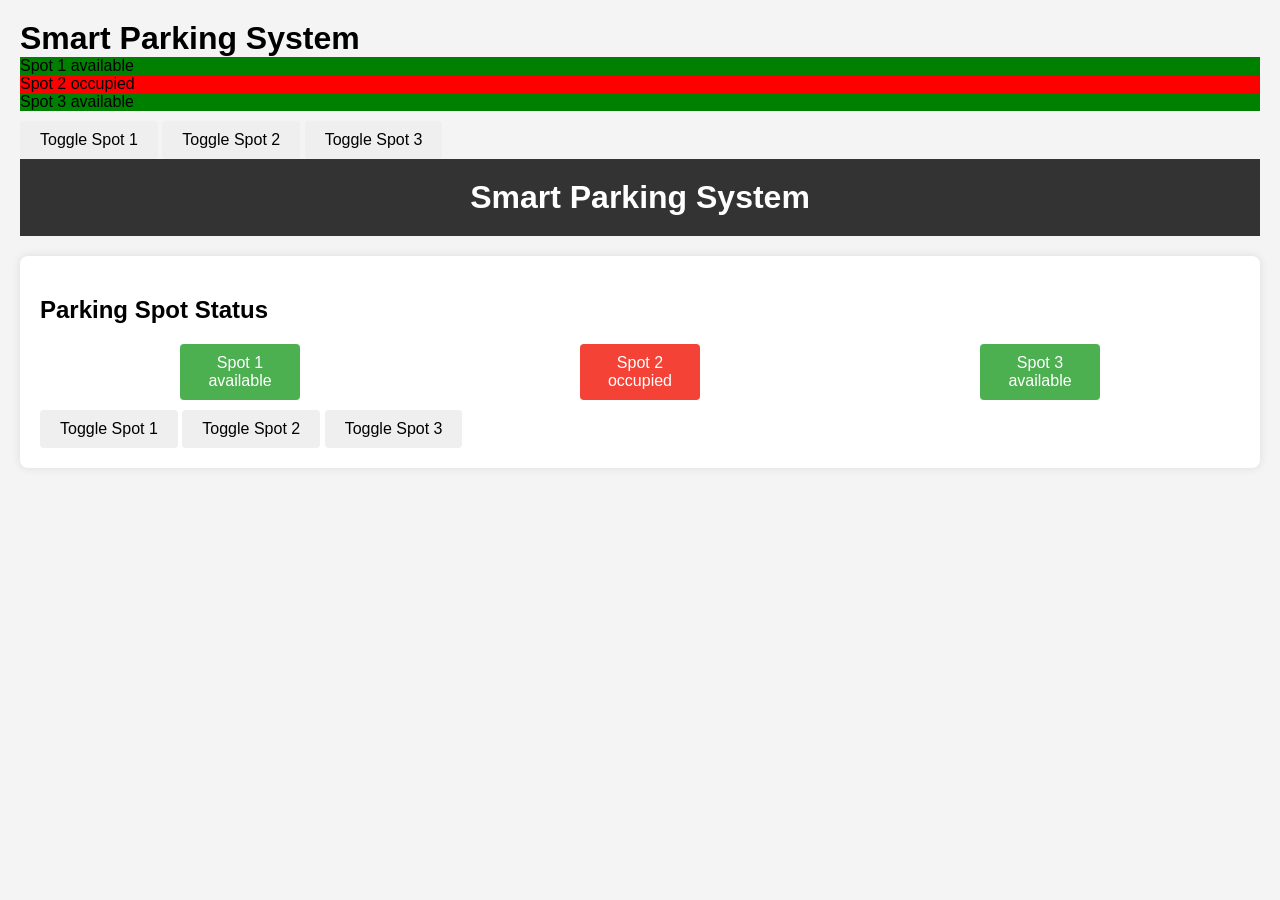
==== index.html @ af9b0ef1 "Update index.html" ====
<!DOCTYPE html>
<html lang="en">
<head>
  <meta charset="UTF-8" />
  <meta name="viewport" content="width=device-width, initial-scale=1.0" />
  <title>Smart Parking System</title>
  <link rel="stylesheet" href="styles.css" />
</head>
<body>
  <h1>Smart Parking System</h1>
  <div class="parking-lot">
    <div class="parkingspot" id="spot1" style="background-color: green;">Spot 1 available</div>
    <div class="parkingspot" id="spot2" style="background-color: red;">Spot 2 occupied</div>
    <div class="parkingspot" id="spot3" style="background-color: green;">Spot 3 available</div>
  </div>
  <div class="buttons">
    <button onclick="toggleSpot(1)">Toggle Spot 1</button>
    <button onclick="toggleSpot(2)">Toggle Spot 2</button>
    <button onclick="toggleSpot(3)">Toggle Spot 3</button>
  </div>

  <script src="script.js"></script>
</body>
</html><!DOCTYPE html>
<html lang="en">
<head>
    <meta charset="UTF-8" />
    <meta name="viewport" content="width=device-width, initial-scale=1.0"/>
    <title>Smart Parking System</title>
    <style>
        body {
            font-family: Arial, sans-serif;
            background-color: #f4f4f4;
            margin: 0;
            padding: 20px;
        }
        header {
            text-align: center;
            padding: 20px;
            background-color: #333;
            color: #fff;
        }
        h1 {
            margin: 0;
        }
        .status {
            margin-top: 20px;
            padding: 20px;
            background-color: #fff;
            border-radius: 8px;
            box-shadow: 0 0 10px rgba(0,0,0,0.1);
        }
        .park-status {
            display: flex;
            justify-content: space-around;
            margin-top: 20px;
        }
        .spot {
            padding: 10px;
            border-radius: 4px;
            background-color: #e0e0e0;
            width: 100px;
            text-align: center;
        }
        .available {
            background-color: #4CAF50;
            color: white;
        }
        .occupied {
            background-color: #F44336;
            color: white;
        }
        button {
            margin-top: 10px;
            padding: 10px 20px;
            font-size: 16px;
            border: none;
            border-radius: 4px;
            cursor: pointer;
        }
        button:disabled {
            background-color: #ccc;
            cursor: not-allowed;
        }
    </style>
</head>
<body>
    <header>
        <h1>Smart Parking System</h1>
    </header>
    <div class="status">
        <h2>Parking Spot Status</h2>
        <div class="park-status" id="parkingSpots">
            <!-- Parking spots will be displayed here -->
        </div>
        <button onclick="toggleSpot(1)">Toggle Spot 1</button>
        <button onclick="toggleSpot(2)">Toggle Spot 2</button>
        <button onclick="toggleSpot(3)">Toggle Spot 3</button>
    </div>

    <script>
        // Sample parking spots data
        const spots = [
            { id: 1, status: 'available' },
            { id: 2, status: 'occupied' },
            { id: 3, status: 'available' },
        ];

        function renderSpots() {
            const container = document.getElementById('parkingSpots');
            container.innerHTML = '';
            spots.forEach(spot => {
                const spotDiv = document.createElement('div');
                spotDiv.className = 'spot ' + (spot.status === 'available' ? 'available' : 'occupied');
                spotDiv.innerHTML = `Spot ${spot.id}<br/>${spot.status}`;
                container.appendChild(spotDiv);
            });
        }

        function toggleSpot(id) {
            const spot = spots.find(s => s.id === id);
            if (spot) {
                spot.status = spot.status === 'available' ? 'occupied' : 'available';
                renderSpots();
            }
        }

        // Initial render
        renderSpots();
    </script>
</body>
</html>
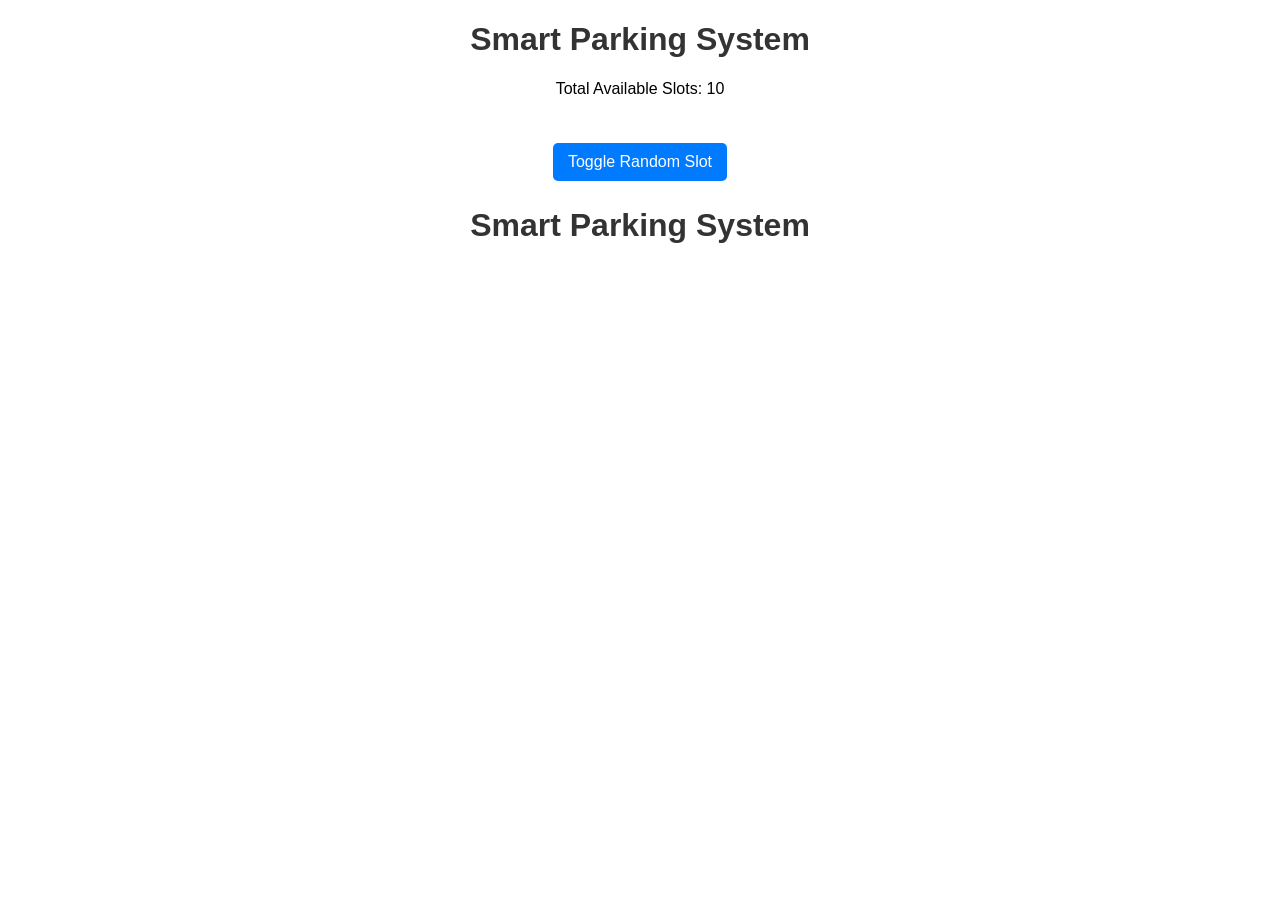
==== commit 36fbea2a: "Update index.html" ====
--- a/index.html
+++ b/index.html
@@ -1,3 +1,5 @@
+<!DOCTYPE html>
+<!DOCTYPE html>
 <!DOCTYPE html>
 <html lang="en">
 <head>
@@ -8,15 +10,10 @@
 </head>
 <body>
   <h1>Smart Parking System</h1>
-  <div class="parking-lot">
-    <div class="parkingspot" id="spot1" style="background-color: green;">Spot 1 available</div>
-    <div class="parkingspot" id="spot2" style="background-color: red;">Spot 2 occupied</div>
-    <div class="parkingspot" id="spot3" style="background-color: green;">Spot 3 available</div>
-  </div>
+  <div>Total Available Slots: <span id="availableCount">10</span></div>
+  <div class="parking-lot" id="parkingLot"></div>
   <div class="buttons">
-    <button onclick="toggleSpot(1)">Toggle Spot 1</button>
-    <button onclick="toggleSpot(2)">Toggle Spot 2</button>
-    <button onclick="toggleSpot(3)">Toggle Spot 3</button>
+    <button onclick="toggleSlot()">Toggle Random Slot</button>
   </div>
 
   <script src="script.js"></script>
@@ -24,109 +21,12 @@
 </html><!DOCTYPE html>
 <html lang="en">
 <head>
-    <meta charset="UTF-8" />
-    <meta name="viewport" content="width=device-width, initial-scale=1.0"/>
-    <title>Smart Parking System</title>
-    <style>
-        body {
-            font-family: Arial, sans-serif;
-            background-color: #f4f4f4;
-            margin: 0;
-            padding: 20px;
-        }
-        header {
-            text-align: center;
-            padding: 20px;
-            background-color: #333;
-            color: #fff;
-        }
-        h1 {
-            margin: 0;
-        }
-        .status {
-            margin-top: 20px;
-            padding: 20px;
-            background-color: #fff;
-            border-radius: 8px;
-            box-shadow: 0 0 10px rgba(0,0,0,0.1);
-        }
-        .park-status {
-            display: flex;
-            justify-content: space-around;
-            margin-top: 20px;
-        }
-        .spot {
-            padding: 10px;
-            border-radius: 4px;
-            background-color: #e0e0e0;
-            width: 100px;
-            text-align: center;
-        }
-        .available {
-            background-color: #4CAF50;
-            color: white;
-        }
-        .occupied {
-            background-color: #F44336;
-            color: white;
-        }
-        button {
-            margin-top: 10px;
-            padding: 10px 20px;
-            font-size: 16px;
-            border: none;
-            border-radius: 4px;
-            cursor: pointer;
-        }
-        button:disabled {
-            background-color: #ccc;
-            cursor: not-allowed;
-        }
-    </style>
+  <meta charset="UTF-8" />
+  <meta name="viewport" content="width=device-width, initial-scale=1.0" />
+  <title>Smart Parking System</title>
+  <link rel="stylesheet" href="styles.css" />
 </head>
 <body>
-    <header>
-        <h1>Smart Parking System</h1>
-    </header>
-    <div class="status">
-        <h2>Parking Spot Status</h2>
-        <div class="park-status" id="parkingSpots">
-            <!-- Parking spots will be displayed here -->
-        </div>
-        <button onclick="toggleSpot(1)">Toggle Spot 1</button>
-        <button onclick="toggleSpot(2)">Toggle Spot 2</button>
-        <button onclick="toggleSpot(3)">Toggle Spot 3</button>
-    </div>
-
-    <script>
-        // Sample parking spots data
-        const spots = [
-            { id: 1, status: 'available' },
-            { id: 2, status: 'occupied' },
-            { id: 3, status: 'available' },
-        ];
-
-        function renderSpots() {
-            const container = document.getElementById('parkingSpots');
-            container.innerHTML = '';
-            spots.forEach(spot => {
-                const spotDiv = document.createElement('div');
-                spotDiv.className = 'spot ' + (spot.status === 'available' ? 'available' : 'occupied');
-                spotDiv.innerHTML = `Spot ${spot.id}<br/>${spot.status}`;
-                container.appendChild(spotDiv);
-            });
-        }
-
-        function toggleSpot(id) {
-            const spot = spots.find(s => s.id === id);
-            if (spot) {
-                spot.status = spot.status === 'available' ? 'occupied' : 'available';
-                renderSpots();
-            }
-        }
-
-        // Initial render
-        renderSpots();
-    </script>
-</body>
-</html>
+  <h1>Smart Parking System</h1>
+  <div class="parking-lot">
+    
--- a/styles.css
+++ b/styles.css
@@ -0,0 +1,47 @@
+body {
+  font-family: Arial, sans-serif;
+  text-align: center;
+  margin: 20px;
+}
+
+h1 {
+  color: #333;
+}
+
+.parking-lot {
+  display: flex;
+  justify-content: center;
+  margin: 20px 0;
+  gap: 20px;
+}
+
+.parkingspot {
+  width: 150px;
+  height: 100px;
+  line-height: 100px;
+  color: #fff;
+  font-weight: bold;
+  border-radius: 8px;
+  cursor: pointer;
+  transition: background-color 0.3s;
+}
+
+.buttons {
+  margin-top: 20px;
+}
+
+button {
+  margin: 5px;
+  padding: 10px 15px;
+  font-size: 16px;
+  cursor: pointer;
+  border: none;
+  border-radius: 5px;
+  background-color: #007bff;
+  color: #fff;
+  transition: background-color 0.3s;
+}
+
+button:hover {
+  background-color: #0056b3;
+}
--- a/styles.css
+++ b/styles.css
@@ -0,0 +1,47 @@
+body {
+  font-family: Arial, sans-serif;
+  text-align: center;
+  margin: 20px;
+}
+
+h1 {
+  color: #333;
+}
+
+.parking-lot {
+  display: flex;
+  justify-content: center;
+  margin: 20px 0;
+  gap: 20px;
+}
+
+.parkingspot {
+  width: 150px;
+  height: 100px;
+  line-height: 100px;
+  color: #fff;
+  font-weight: bold;
+  border-radius: 8px;
+  cursor: pointer;
+  transition: background-color 0.3s;
+}
+
+.buttons {
+  margin-top: 20px;
+}
+
+button {
+  margin: 5px;
+  padding: 10px 15px;
+  font-size: 16px;
+  cursor: pointer;
+  border: none;
+  border-radius: 5px;
+  background-color: #007bff;
+  color: #fff;
+  transition: background-color 0.3s;
+}
+
+button:hover {
+  background-color: #0056b3;
+}
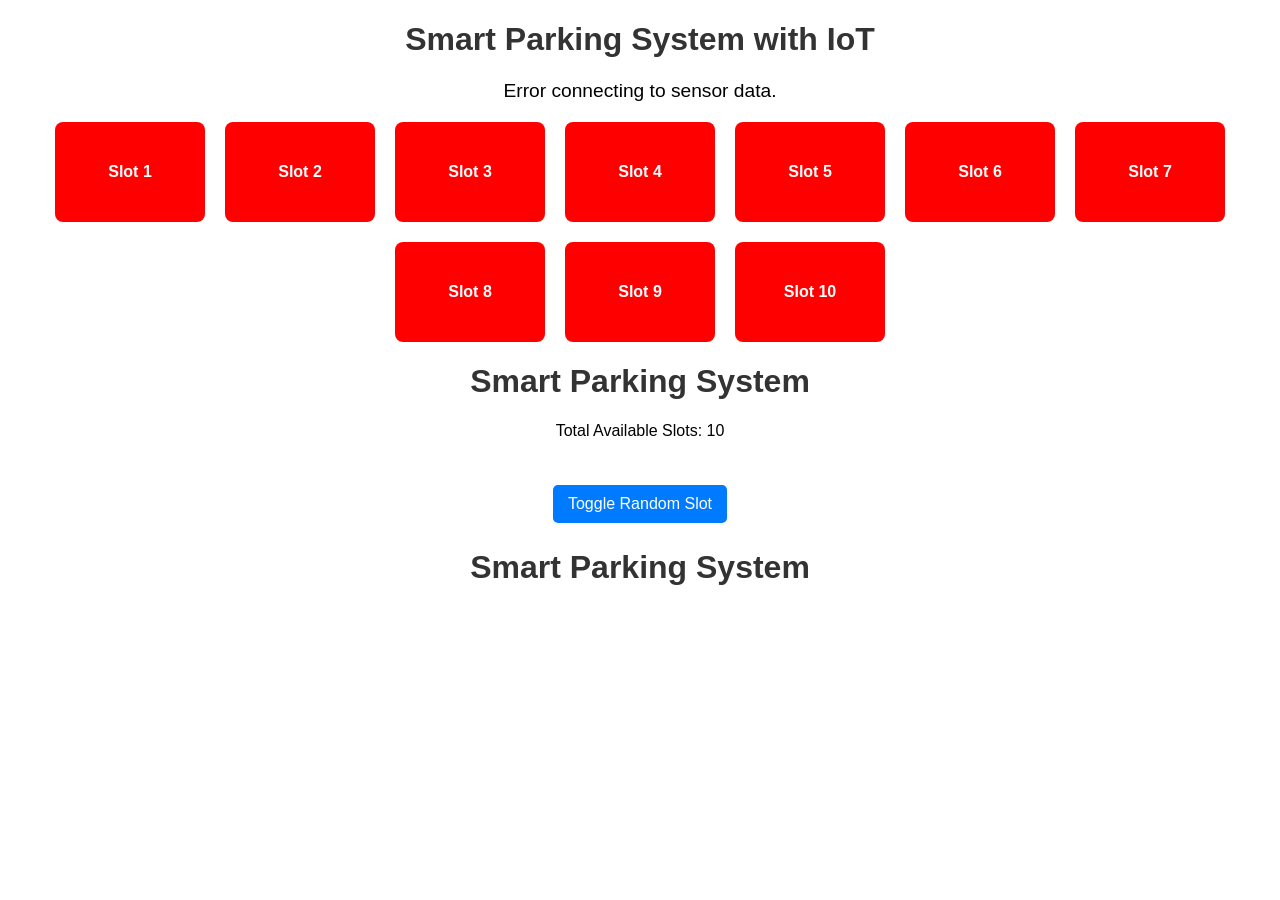
==== commit 4a54143b: "Update index.html" ====
--- a/index.html
+++ b/index.html
@@ -1,4 +1,64 @@
 <!DOCTYPE html>
+<html lang="en">
+<head>
+  <meta charset="UTF-8" />
+  <meta name="viewport" content="width=device-width, initial-scale=1.0" />
+  <title>Smart Parking System with IoT</title>
+  <style>
+    body { font-family: Arial, sans-serif; text-align: center; margin: 20px; }
+    #status { margin-bottom: 20px; font-size: 1.2em; }
+    .parking-lot { display: flex; flex-wrap: wrap; justify-content: center; gap: 10px; }
+    .parkingspot { width: 100px; height: 50px; line-height: 50px; color: #fff; font-weight: bold; border-radius: 8px; display: flex; align-items: center; justify-content: center; }
+    .available { background-color: green; }
+    .occupied { background-color: red; }
+  </style>
+</head>
+<body>
+  <h1>Smart Parking System with IoT</h1>
+  <div id="status">Connecting to sensor data...</div>
+  <div class="parking-lot" id="parkingLot"></div>
+
+  <script>
+    const totalSlots = 10;
+    const parkingSlots = Array(totalSlots).fill(false); // false = occupied, true = available
+
+    const parkingLotDiv = document.getElementById('parkingLot');
+    const statusDiv = document.getElementById('status');
+
+    function renderSlots() {
+      parkingLotDiv.innerHTML = '';
+      for (let i = 0; i < totalSlots; i++) {
+        const slotDiv = document.createElement('div');
+        slotDiv.className = 'parkingspot ' + (parkingSlots[i] ? 'available' : 'occupied');
+        slotDiv.innerText = 'Slot ' + (i + 1);
+        parkingLotDiv.appendChild(slotDiv);
+      }
+    }
+
+    // Connect to WebSocket server (replace with your server URL)
+    const socket = new WebSocket('ws://your-server-address');
+
+    socket.onopen = () => {
+      statusDiv.innerText = 'Connected to sensor data.';
+    };
+
+    socket.onmessage = (event) => {
+      // Expect data format: { slot: 1, occupied: true/false }
+      const data = JSON.parse(event.data);
+      const slotIndex = data.slot - 1;
+      parkingSlots[slotIndex] = !data.occupied; // true = available
+      renderSlots();
+    };
+
+    socket.onerror = () => {
+      statusDiv.innerText = 'Error connecting to sensor data.';
+    };
+
+    // Initial rendering
+    renderSlots();
+  </script>
+</body>
+</html><!DOCTYPE html>
 <!DOCTYPE html>
 <!DOCTYPE html>
 <html lang="en">
--- a/styles.css
+++ b/styles.css
@@ -1,4 +1,53 @@
-body {
+const totalSlots = 10;
+let availableSlots = totalSlots;
+
+// Initialize parking slots: true = available, false = occupied
+const parkingSlots = Array(totalSlots).fill(true);
+
+// Reference to the parking lot container
+const parkingLotDiv = document.getElementById('parkingLot');
+const availableCountSpan = document.getElementById('availableCount');
+
+// Function to render parking slots
+function renderSlots() {
+  parkingLotDiv.innerHTML = '';
+  for (let i = 0; i < totalSlots; i++) {
+    const slotDiv = document.createElement('div');
+    slotDiv.className = 'parkingspot ' + (parkingSlots[i] ? 'available' : 'occupied');
+    slotDiv.innerText = 'Slot ' + (i + 1);
+    slotDiv.onclick = () => toggleSpecificSlot(i);
+    parkingLotDiv.appendChild(slotDiv);
+  }
+  updateAvailableCount();
+}
+
+// Function to update available slot count display
+function updateAvailableCount() {
+  availableCountSpan.innerText = availableSlots;
+}
+
+// Function to toggle a specific slot
+function toggleSpecificSlot(index) {
+  if (parkingSlots[index]) {
+    // Occupy the slot
+    parkingSlots[index] = false;
+    availableSlots--;
+  } else {
+    // Free the slot
+    parkingSlots[index] = true;
+    availableSlots++;
+  }
+  renderSlots();
+}
+
+// Optional: toggle a random slot for demonstration
+function toggleSlot() {
+  const randomIndex = Math.floor(Math.random() * totalSlots);
+  toggleSpecificSlot(randomIndex);
+}
+
+// Initial render
+renderSlots();body {
   font-family: Arial, sans-serif;
   text-align: center;
   margin: 20px;
--- a/styles.css
+++ b/styles.css
@@ -1,4 +1,53 @@
-body {
+const totalSlots = 10;
+let availableSlots = totalSlots;
+
+// Initialize parking slots: true = available, false = occupied
+const parkingSlots = Array(totalSlots).fill(true);
+
+// Reference to the parking lot container
+const parkingLotDiv = document.getElementById('parkingLot');
+const availableCountSpan = document.getElementById('availableCount');
+
+// Function to render parking slots
+function renderSlots() {
+  parkingLotDiv.innerHTML = '';
+  for (let i = 0; i < totalSlots; i++) {
+    const slotDiv = document.createElement('div');
+    slotDiv.className = 'parkingspot ' + (parkingSlots[i] ? 'available' : 'occupied');
+    slotDiv.innerText = 'Slot ' + (i + 1);
+    slotDiv.onclick = () => toggleSpecificSlot(i);
+    parkingLotDiv.appendChild(slotDiv);
+  }
+  updateAvailableCount();
+}
+
+// Function to update available slot count display
+function updateAvailableCount() {
+  availableCountSpan.innerText = availableSlots;
+}
+
+// Function to toggle a specific slot
+function toggleSpecificSlot(index) {
+  if (parkingSlots[index]) {
+    // Occupy the slot
+    parkingSlots[index] = false;
+    availableSlots--;
+  } else {
+    // Free the slot
+    parkingSlots[index] = true;
+    availableSlots++;
+  }
+  renderSlots();
+}
+
+// Optional: toggle a random slot for demonstration
+function toggleSlot() {
+  const randomIndex = Math.floor(Math.random() * totalSlots);
+  toggleSpecificSlot(randomIndex);
+}
+
+// Initial render
+renderSlots();body {
   font-family: Arial, sans-serif;
   text-align: center;
   margin: 20px;
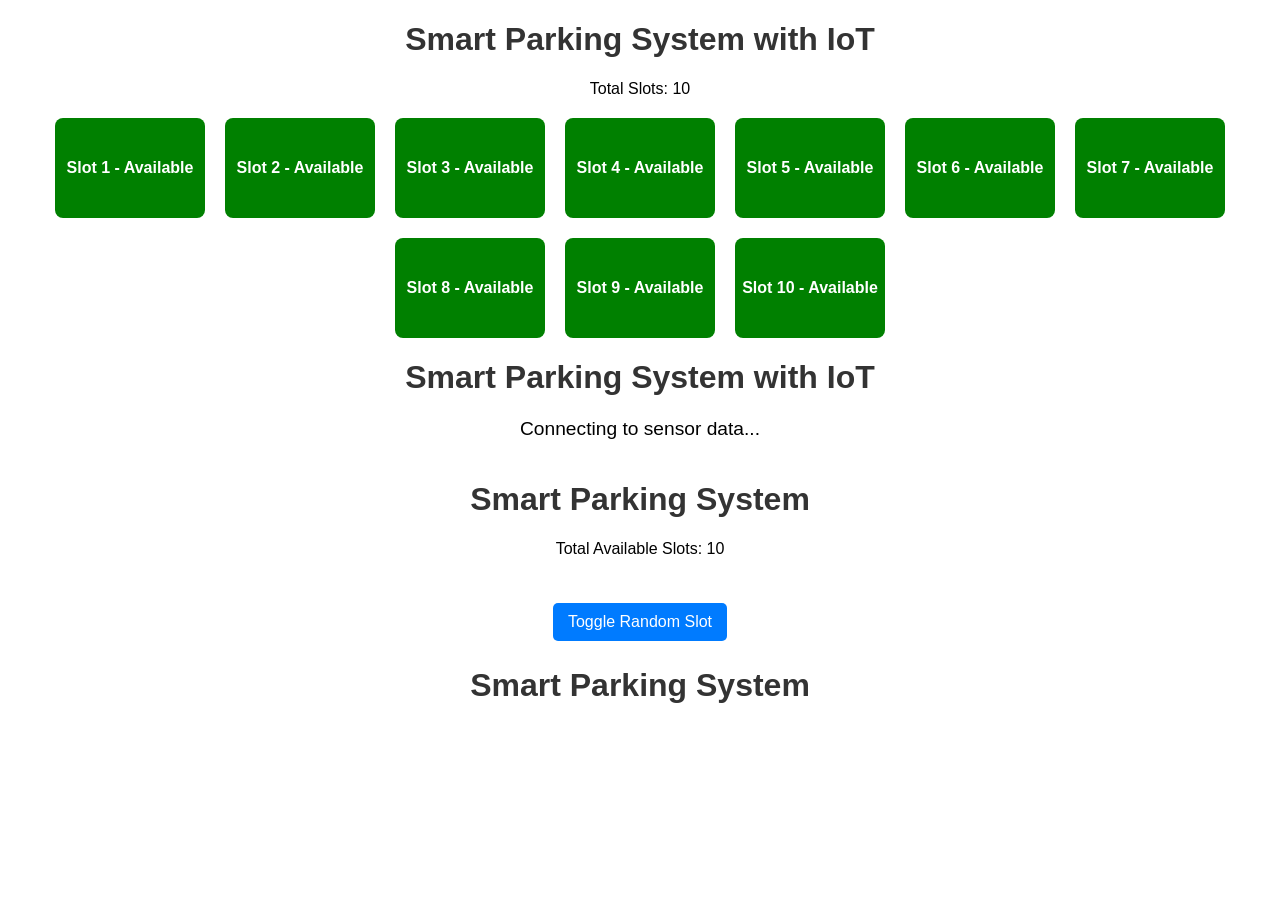
==== commit c831906c: "Update index.html" ====
--- a/index.html
+++ b/index.html
@@ -1,4 +1,62 @@
 <!DOCTYPE html>
+<html lang="en">
+<head>
+<meta charset="UTF-8" />
+<meta name="viewport" content="width=device-width, initial-scale=1.0" />
+<title>Smart Parking System with IoT</title>
+<style>
+  body { font-family: Arial, sans-serif; text-align: center; margin: 20px; }
+  #status { margin-bottom: 20px; font-size: 1.2em; }
+  .parking-lot { display: flex; flex-wrap: wrap; justify-content: center; gap: 10px; }
+  .parkingspot { width: 150px; height: 50px; line-height: 50px; color: #fff; font-weight: bold; border-radius: 8px; display: flex; align-items: center; justify-content: center; }
+  .available { background-color: green; }
+  .occupied { background-color: red; }
+</style>
+</head>
+<body>
+
+<h1>Smart Parking System with IoT</h1>
+<div>Total Slots: 10</div>
+<div class="parking-lot" id="parkingLot"></div>
+
+<script>
+  const totalSlots = 10;
+  // Initialize all slots as available (true = available, false = occupied)
+  const parkingSlots = Array(totalSlots).fill(true);
+
+  const parkingLotDiv = document.getElementById('parkingLot');
+
+  // Function to render all slots
+  function renderSlots() {
+    parkingLotDiv.innerHTML = '';
+    for (let i = 0; i < totalSlots; i++) {
+      const slotDiv = document.createElement('div');
+      slotDiv.className = 'parkingspot ' + (parkingSlots[i] ? 'available' : 'occupied');
+      slotDiv.innerText = `Slot ${i + 1} - ${parkingSlots[i] ? 'Available' : 'Occupied'}`;
+      parkingLotDiv.appendChild(slotDiv);
+    }
+  }
+
+  // Example: simulate sensor data update
+  // You should replace this with real sensor data update code
+  function updateSlotStatus(slotIndex, isAvailable) {
+    parkingSlots[slotIndex] = isAvailable;
+    renderSlots();
+  }
+
+  // Simulate some slots being occupied
+  setTimeout(() => { updateSlotStatus(0, false); }, 2000); // Slot 1 occupied after 2 sec
+  setTimeout(() => { updateSlotStatus(3, false); }, 4000); // Slot 4 occupied after 4 sec
+  setTimeout(() => { updateSlotStatus(7, false); }, 6000); // Slot 8 occupied after 6 sec
+
+  // Initial render
+  renderSlots();
+
+  // Here you should connect your sensor data source, e.g., WebSocket or API, and call updateSlotStatus() accordingly
+</script>
+
+</body>
+</html><!DOCTYPE html>
 <html lang="en">
 <head>
   <meta charset="UTF-8" />
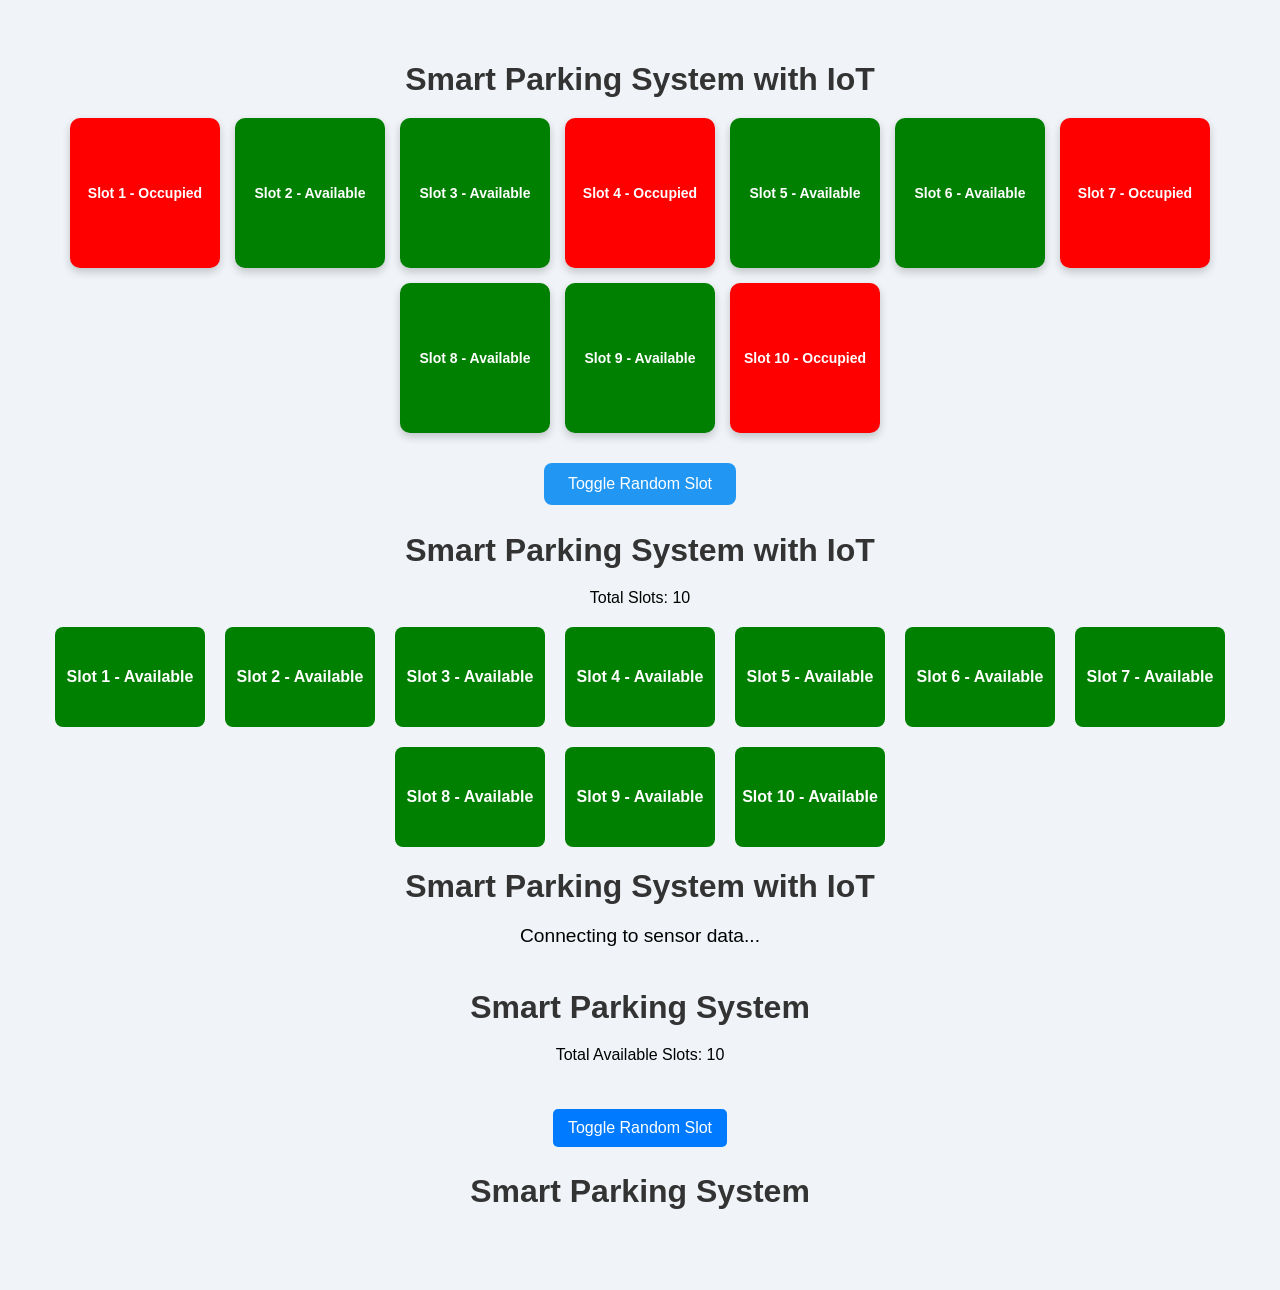
==== commit 7d8ae324: "Update index.html" ====
--- a/index.html
+++ b/index.html
@@ -1,4 +1,124 @@
 <!DOCTYPE html>
+<html lang="en">
+<head>
+<meta charset="UTF-8" />
+<meta name="viewport" content="width=device-width, initial-scale=1.0" />
+<title>Smart Parking System with IoT</title>
+<style>
+  body {
+    font-family: 'Arial', sans-serif;
+    background-color: #f0f4f8;
+    margin: 0;
+    padding: 20px;
+    text-align: center;
+  }
+
+  h1 {
+    color: #333;
+    margin-bottom: 20px;
+  }
+
+  .status {
+    display: flex;
+    flex-wrap: wrap;
+    justify-content: center;
+    gap: 15px;
+    margin-top: 20px;
+  }
+
+  .slot {
+    width: 150px;
+    height: 150px;
+    display: flex;
+    align-items: center;
+    justify-content: center;
+    font-weight: bold;
+    border-radius: 10px;
+    box-shadow: 0 4px 8px rgba(0,0,0,0.2);
+    cursor: pointer;
+    transition: all 0.3s ease;
+    font-size: 14px;
+    padding: 10px;
+    box-sizing: border-box;
+    text-align: center;
+  }
+
+  /* Color styles for slots */
+  .available {
+    background-color: #4CAF50; /* Green */
+    color: white;
+  }
+
+  .occupied {
+    background-color: #F44336; /* Red */
+    color: white;
+  }
+
+  /* Button styling */
+  #toggleButton {
+    background-color: #2196F3; /* Blue */
+    color: white;
+    border: none;
+    padding: 12px 24px;
+    margin-top: 30px;
+    font-size: 16px;
+    border-radius: 8px;
+    cursor: pointer;
+    transition: background-color 0.3s ease;
+  }
+
+  #toggleButton:hover {
+    background-color: #0b7dda;
+  }
+</style>
+</head>
+<body>
+
+<h1>Smart Parking System with IoT</h1>
+
+<div class="status" id="parkingSlots">
+  <div class="slot occupied" id="slot1">Slot 1 - Occupied</div>
+  <div class="slot available" id="slot2">Slot 2 - Available</div>
+  <div class="slot available" id="slot3">Slot 3 - Available</div>
+  <div class="slot occupied" id="slot4">Slot 4 - Occupied</div>
+  <div class="slot available" id="slot5">Slot 5 - Available</div>
+  <div class="slot available" id="slot6">Slot 6 - Available</div>
+  <div class="slot occupied" id="slot7">Slot 7 - Occupied</div>
+  <div class="slot available" id="slot8">Slot 8 - Available</div>
+  <div class="slot available" id="slot9">Slot 9 - Available</div>
+  <div class="slot occupied" id="slot10">Slot 10 - Occupied</div>
+</div>
+
+<button id="toggleButton">Toggle Random Slot</button>
+
+<script>
+  // Function to update slot appearance
+  function updateSlotAppearance(slotId, isAvailable) {
+    const slot = document.getElementById(slotId);
+    if (isAvailable) {
+      slot.className = 'slot available';
+      slot.innerText = slot.innerText.replace('Occupied', 'Available');
+    } else {
+      slot.className = 'slot occupied';
+      slot.innerText = slot.innerText.replace('Available', 'Occupied');
+    }
+  }
+
+  // Function to toggle a random slot
+  function toggleRandomSlot() {
+    const slotIds = ['slot1', 'slot2', 'slot3', 'slot4', 'slot5', 'slot6', 'slot7', 'slot8', 'slot9', 'slot10'];
+    const randomSlotId = slotIds[Math.floor(Math.random() * slotIds.length)];
+    const slot = document.getElementById(randomSlotId);
+    const isAvailable = slot.classList.contains('available');
+    updateSlotAppearance(randomSlotId, !isAvailable);
+  }
+
+  // Event listener for button
+  document.getElementById('toggleButton').addEventListener('click', toggleRandomSlot);
+</script>
+
+</body>
+</html><!DOCTYPE html>
 <html lang="en">
 <head>
 <meta charset="UTF-8" />
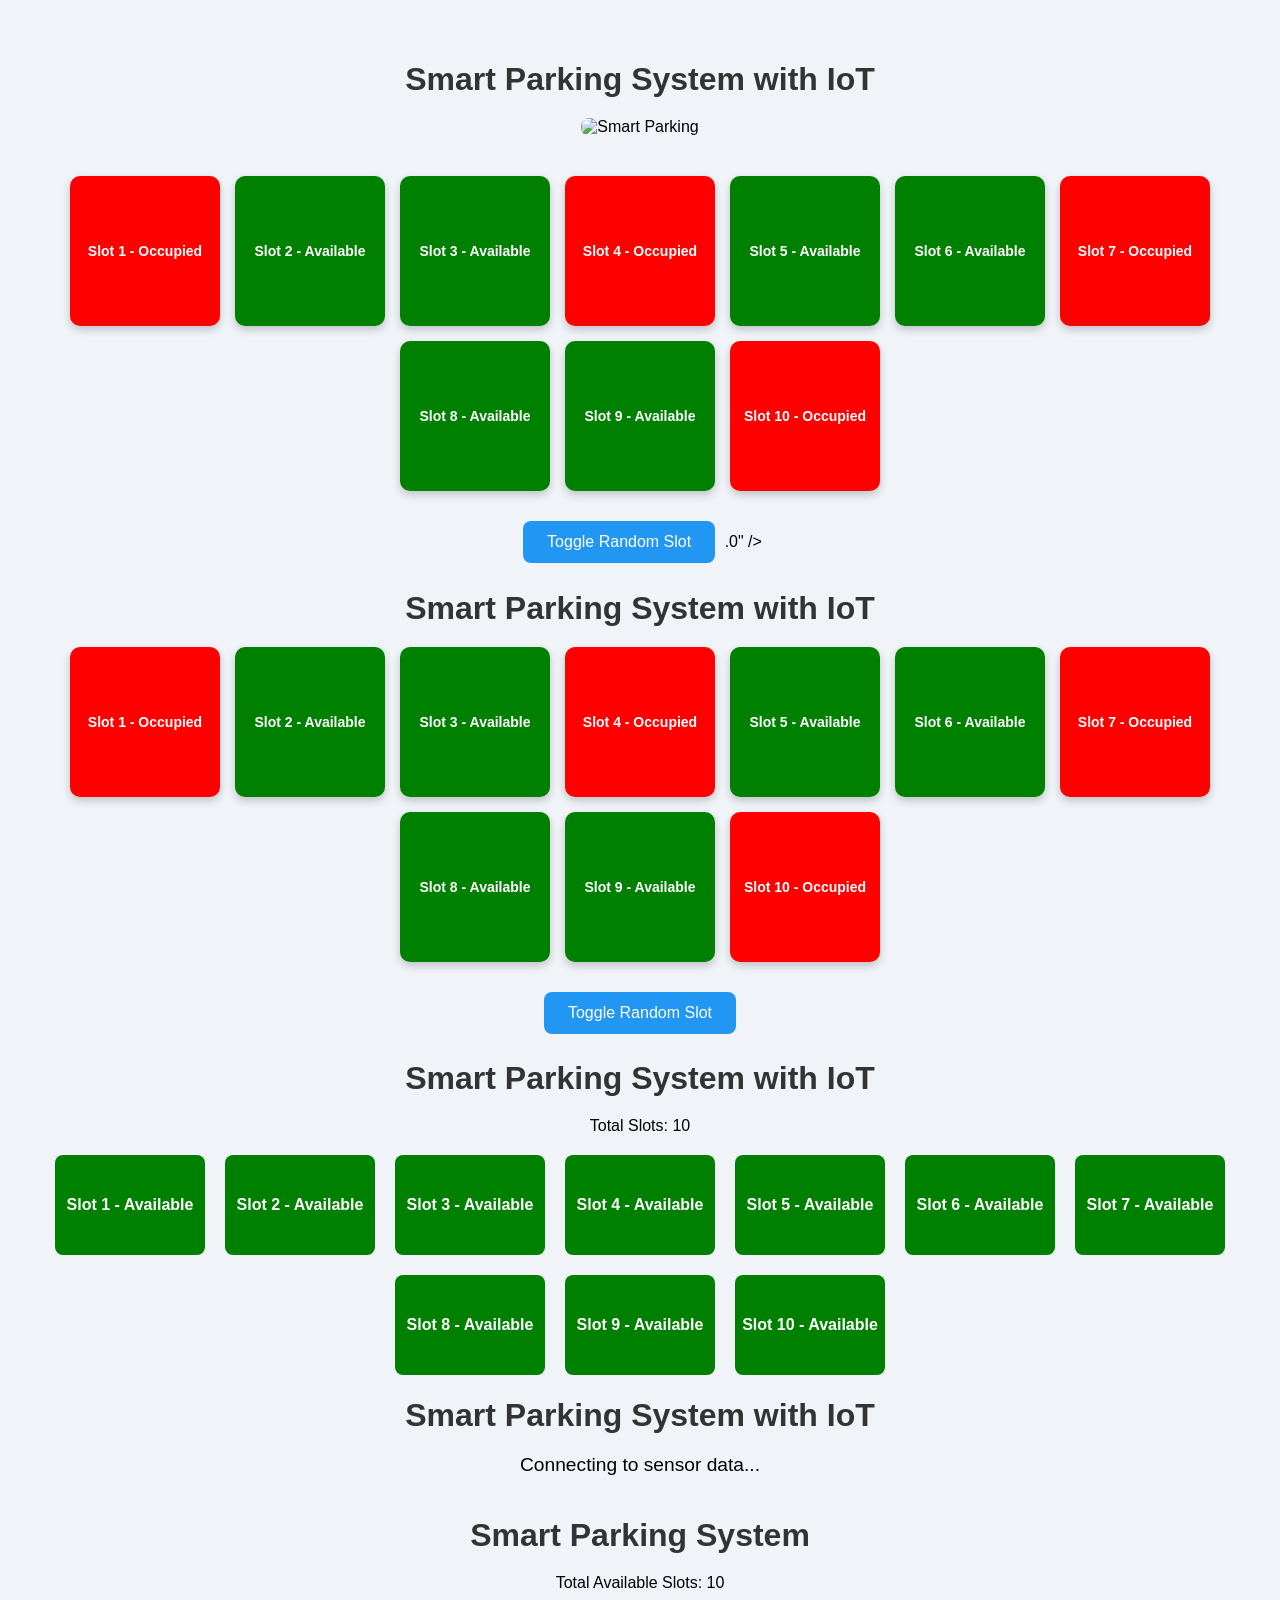
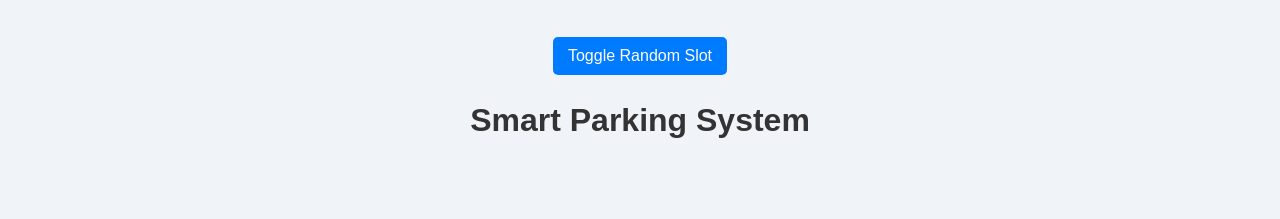
==== commit 47e74f9d: "Update index.html" ====
--- a/index.html
+++ b/index.html
@@ -1,4 +1,8 @@
 <!DOCTYPE html>
+<html lang="en">
+<head>
+<meta charset="UTF-8" />
+<meta name="viewport" content="width=device-width, initial-scale=1<!DOCTYPE html>
 <html lang="en">
 <head>
 <meta charset="UTF-8" />
@@ -14,10 +18,18 @@
   }
 
   h1 {
-    color: #333;
+    margin-bottom: 10px;
+  }
+
+  /* Style for the image */
+  .header-image {
+    max-width: 100%;
+    height: auto;
     margin-bottom: 20px;
-  }
-
+    border-radius: 8px;
+  }
+
+  /* Existing styles... */
   .status {
     display: flex;
     flex-wrap: wrap;
@@ -75,6 +87,8 @@
 <body>
 
 <h1>Smart Parking System with IoT</h1>
+<!-- Add your image here -->
+<img src="your-image-path.png" alt="Smart Parking" class="header-image" />
 
 <div class="status" id="parkingSlots">
   <div class="slot occupied" id="slot1">Slot 1 - Occupied</div>
@@ -92,6 +106,120 @@
 <button id="toggleButton">Toggle Random Slot</button>
 
 <script>
+  // Your existing script...
+  function updateSlotAppearance(slotId, isAvailable) {
+    const slot = document.getElementById(slotId);
+    if (isAvailable) {
+      slot.className = 'slot available';
+      slot.innerText = slot.innerText.replace('Occupied', 'Available');
+    } else {
+      slot.className = 'slot occupied';
+      slot.innerText = slot.innerText.replace('Available', 'Occupied');
+    }
+  }
+
+  function toggleRandomSlot() {
+    const slotIds = ['slot1', 'slot2', 'slot3', 'slot4', 'slot5', 'slot6', 'slot7', 'slot8', 'slot9', 'slot10'];
+    const randomSlotId = slotIds[Math.floor(Math.random() * slotIds.length)];
+    const slot = document.getElementById(randomSlotId);
+    const isAvailable = slot.classList.contains('available');
+    updateSlotAppearance(randomSlotId, !isAvailable);
+  }
+
+  document.getElementById('toggleButton').addEventListener('click', toggleRandomSlot);
+</script>
+
+</body>
+</html>.0" />
+<title>Smart Parking System with IoT</title>
+<style>
+  body {
+    font-family: 'Arial', sans-serif;
+    background-color: #f0f4f8;
+    margin: 0;
+    padding: 20px;
+    text-align: center;
+  }
+
+  h1 {
+    color: #333;
+    margin-bottom: 20px;
+  }
+
+  .status {
+    display: flex;
+    flex-wrap: wrap;
+    justify-content: center;
+    gap: 15px;
+    margin-top: 20px;
+  }
+
+  .slot {
+    width: 150px;
+    height: 150px;
+    display: flex;
+    align-items: center;
+    justify-content: center;
+    font-weight: bold;
+    border-radius: 10px;
+    box-shadow: 0 4px 8px rgba(0,0,0,0.2);
+    cursor: pointer;
+    transition: all 0.3s ease;
+    font-size: 14px;
+    padding: 10px;
+    box-sizing: border-box;
+    text-align: center;
+  }
+
+  /* Color styles for slots */
+  .available {
+    background-color: #4CAF50; /* Green */
+    color: white;
+  }
+
+  .occupied {
+    background-color: #F44336; /* Red */
+    color: white;
+  }
+
+  /* Button styling */
+  #toggleButton {
+    background-color: #2196F3; /* Blue */
+    color: white;
+    border: none;
+    padding: 12px 24px;
+    margin-top: 30px;
+    font-size: 16px;
+    border-radius: 8px;
+    cursor: pointer;
+    transition: background-color 0.3s ease;
+  }
+
+  #toggleButton:hover {
+    background-color: #0b7dda;
+  }
+</style>
+</head>
+<body>
+
+<h1>Smart Parking System with IoT</h1>
+
+<div class="status" id="parkingSlots">
+  <div class="slot occupied" id="slot1">Slot 1 - Occupied</div>
+  <div class="slot available" id="slot2">Slot 2 - Available</div>
+  <div class="slot available" id="slot3">Slot 3 - Available</div>
+  <div class="slot occupied" id="slot4">Slot 4 - Occupied</div>
+  <div class="slot available" id="slot5">Slot 5 - Available</div>
+  <div class="slot available" id="slot6">Slot 6 - Available</div>
+  <div class="slot occupied" id="slot7">Slot 7 - Occupied</div>
+  <div class="slot available" id="slot8">Slot 8 - Available</div>
+  <div class="slot available" id="slot9">Slot 9 - Available</div>
+  <div class="slot occupied" id="slot10">Slot 10 - Occupied</div>
+</div>
+
+<button id="toggleButton">Toggle Random Slot</button>
+
+<script>
   // Function to update slot appearance
   function updateSlotAppearance(slotId, isAvailable) {
     const slot = document.getElementById(slotId);
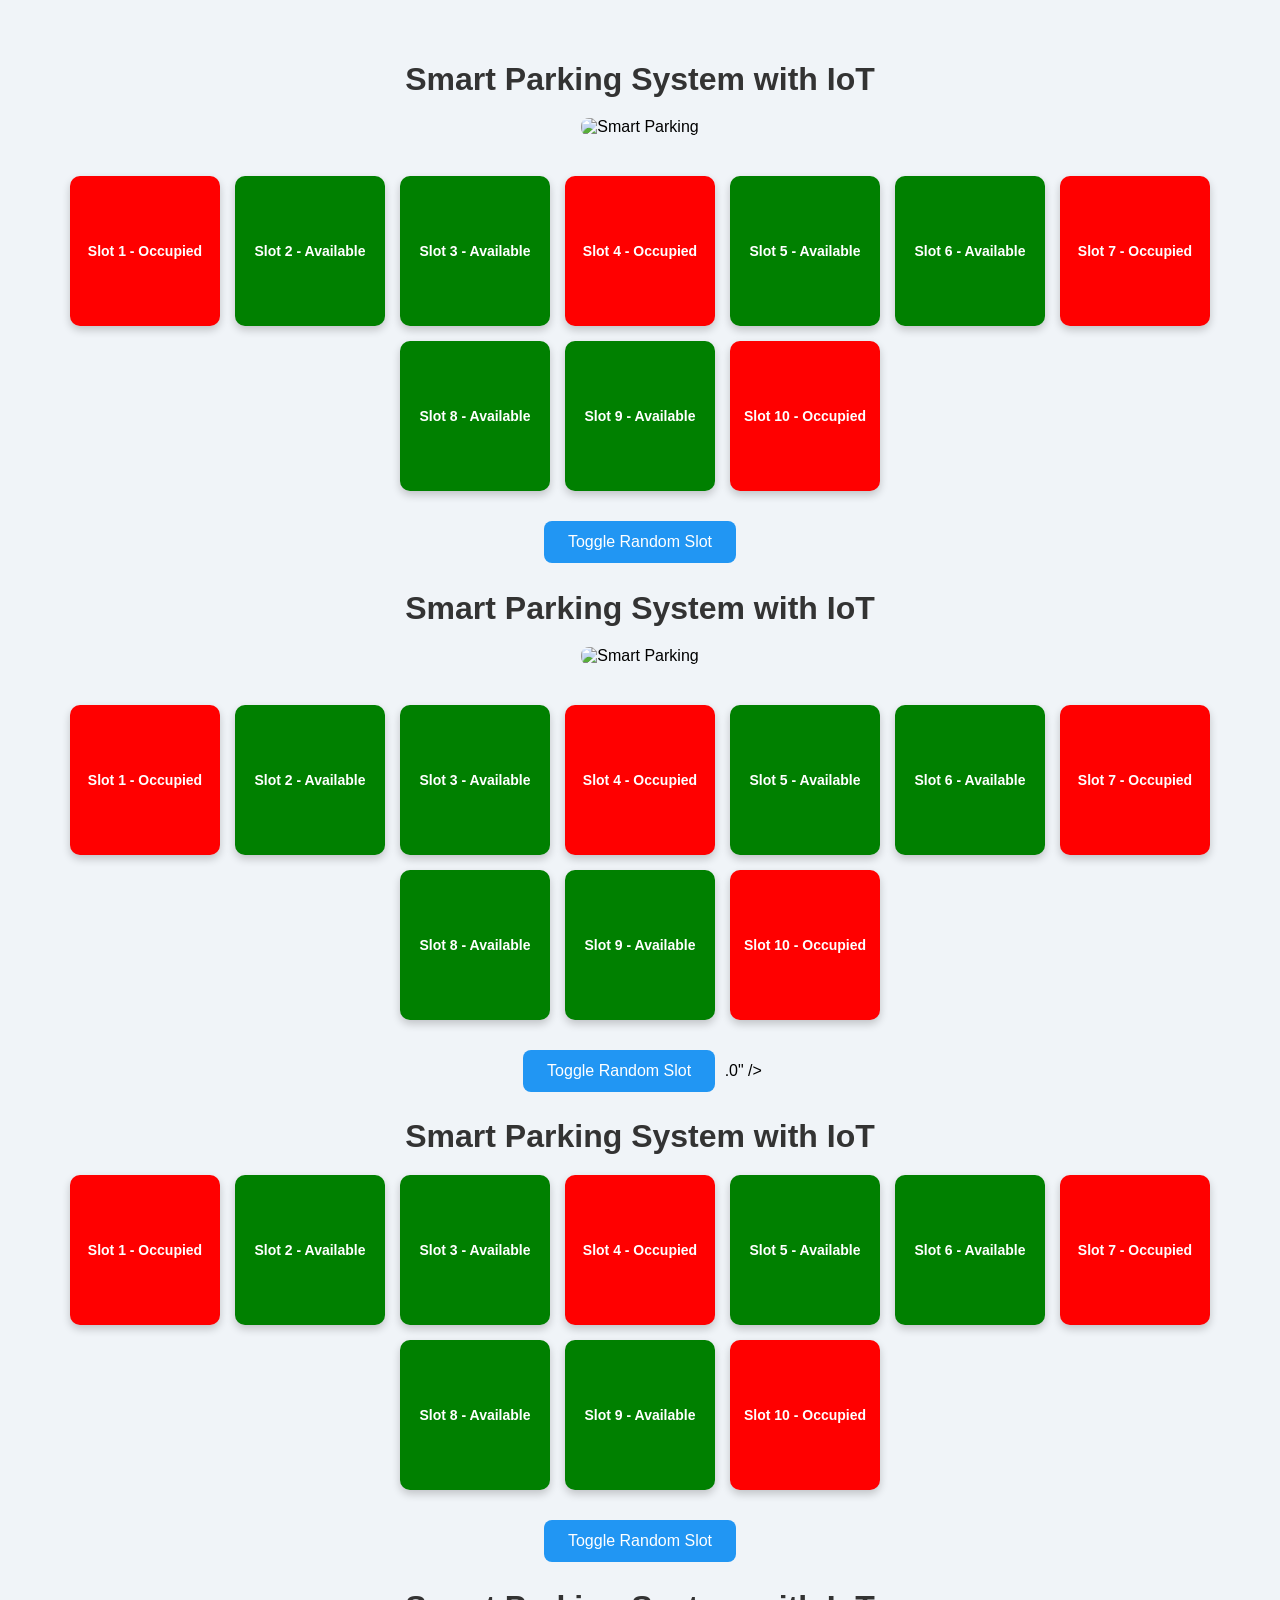
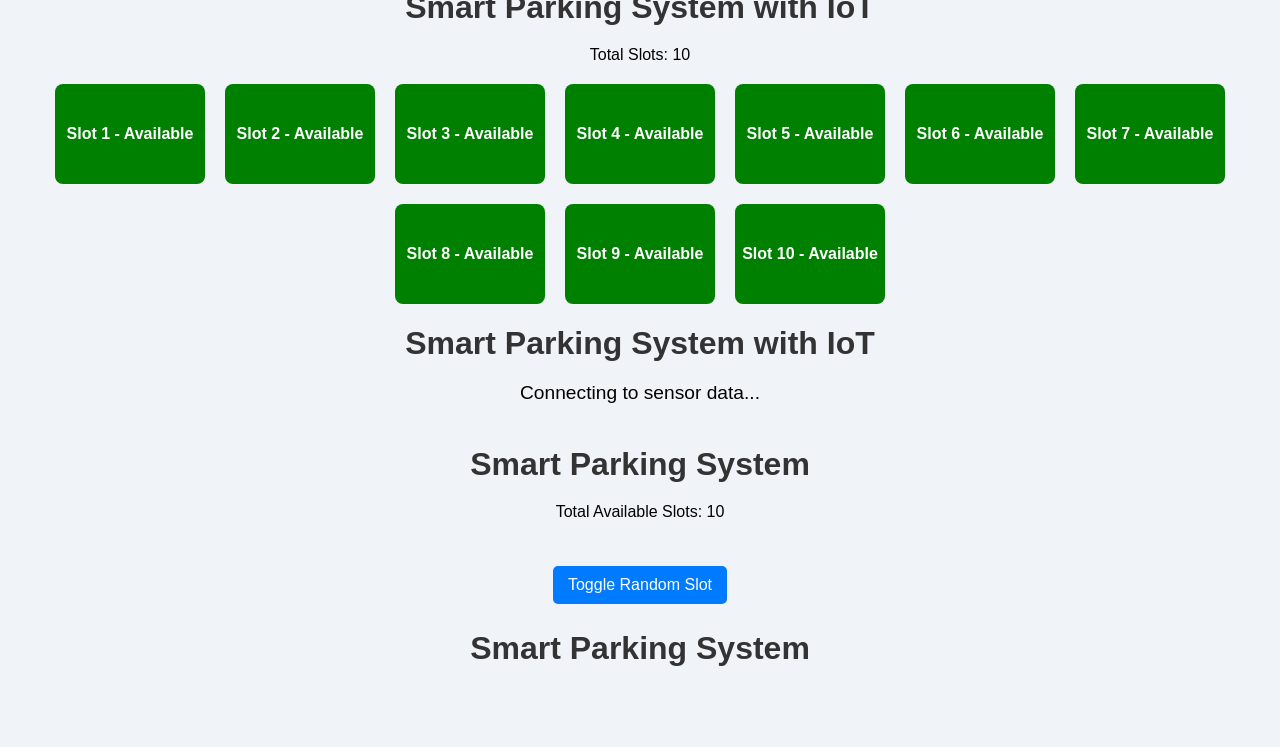
==== commit 0221c858: "Update index.html" ====
--- a/index.html
+++ b/index.html
@@ -1,8 +1,4 @@
 <!DOCTYPE html>
-<html lang="en">
-<head>
-<meta charset="UTF-8" />
-<meta name="viewport" content="width=device-width, initial-scale=1<!DOCTYPE html>
 <html lang="en">
 <head>
 <meta charset="UTF-8" />
@@ -88,7 +84,7 @@
 
 <h1>Smart Parking System with IoT</h1>
 <!-- Add your image here -->
-<img src="your-image-path.png" alt="Smart Parking" class="header-image" />
+<img src="image.png" alt="Smart Parking" class="header-image" />
 
 <div class="status" id="parkingSlots">
   <div class="slot occupied" id="slot1">Slot 1 - Occupied</div>
@@ -130,7 +126,15 @@
 </script>
 
 </body>
-</html>.0" />
+</html><!DOCTYPE html>
+<html lang="en">
+<head>
+<meta charset="UTF-8" />
+<meta name="viewport" content="width=device-width, initial-scale=1<!DOCTYPE html>
+<html lang="en">
+<head>
+<meta charset="UTF-8" />
+<meta name="viewport" content="width=device-width, initial-scale=1.0" />
 <title>Smart Parking System with IoT</title>
 <style>
   body {
@@ -142,10 +146,18 @@
   }
 
   h1 {
-    color: #333;
+    margin-bottom: 10px;
+  }
+
+  /* Style for the image */
+  .header-image {
+    max-width: 100%;
+    height: auto;
     margin-bottom: 20px;
-  }
-
+    border-radius: 8px;
+  }
+
+  /* Existing styles... */
   .status {
     display: flex;
     flex-wrap: wrap;
@@ -203,6 +215,8 @@
 <body>
 
 <h1>Smart Parking System with IoT</h1>
+<!-- Add your image here -->
+<img src="your-image-path.png" alt="Smart Parking" class="header-image" />
 
 <div class="status" id="parkingSlots">
   <div class="slot occupied" id="slot1">Slot 1 - Occupied</div>
@@ -220,6 +234,120 @@
 <button id="toggleButton">Toggle Random Slot</button>
 
 <script>
+  // Your existing script...
+  function updateSlotAppearance(slotId, isAvailable) {
+    const slot = document.getElementById(slotId);
+    if (isAvailable) {
+      slot.className = 'slot available';
+      slot.innerText = slot.innerText.replace('Occupied', 'Available');
+    } else {
+      slot.className = 'slot occupied';
+      slot.innerText = slot.innerText.replace('Available', 'Occupied');
+    }
+  }
+
+  function toggleRandomSlot() {
+    const slotIds = ['slot1', 'slot2', 'slot3', 'slot4', 'slot5', 'slot6', 'slot7', 'slot8', 'slot9', 'slot10'];
+    const randomSlotId = slotIds[Math.floor(Math.random() * slotIds.length)];
+    const slot = document.getElementById(randomSlotId);
+    const isAvailable = slot.classList.contains('available');
+    updateSlotAppearance(randomSlotId, !isAvailable);
+  }
+
+  document.getElementById('toggleButton').addEventListener('click', toggleRandomSlot);
+</script>
+
+</body>
+</html>.0" />
+<title>Smart Parking System with IoT</title>
+<style>
+  body {
+    font-family: 'Arial', sans-serif;
+    background-color: #f0f4f8;
+    margin: 0;
+    padding: 20px;
+    text-align: center;
+  }
+
+  h1 {
+    color: #333;
+    margin-bottom: 20px;
+  }
+
+  .status {
+    display: flex;
+    flex-wrap: wrap;
+    justify-content: center;
+    gap: 15px;
+    margin-top: 20px;
+  }
+
+  .slot {
+    width: 150px;
+    height: 150px;
+    display: flex;
+    align-items: center;
+    justify-content: center;
+    font-weight: bold;
+    border-radius: 10px;
+    box-shadow: 0 4px 8px rgba(0,0,0,0.2);
+    cursor: pointer;
+    transition: all 0.3s ease;
+    font-size: 14px;
+    padding: 10px;
+    box-sizing: border-box;
+    text-align: center;
+  }
+
+  /* Color styles for slots */
+  .available {
+    background-color: #4CAF50; /* Green */
+    color: white;
+  }
+
+  .occupied {
+    background-color: #F44336; /* Red */
+    color: white;
+  }
+
+  /* Button styling */
+  #toggleButton {
+    background-color: #2196F3; /* Blue */
+    color: white;
+    border: none;
+    padding: 12px 24px;
+    margin-top: 30px;
+    font-size: 16px;
+    border-radius: 8px;
+    cursor: pointer;
+    transition: background-color 0.3s ease;
+  }
+
+  #toggleButton:hover {
+    background-color: #0b7dda;
+  }
+</style>
+</head>
+<body>
+
+<h1>Smart Parking System with IoT</h1>
+
+<div class="status" id="parkingSlots">
+  <div class="slot occupied" id="slot1">Slot 1 - Occupied</div>
+  <div class="slot available" id="slot2">Slot 2 - Available</div>
+  <div class="slot available" id="slot3">Slot 3 - Available</div>
+  <div class="slot occupied" id="slot4">Slot 4 - Occupied</div>
+  <div class="slot available" id="slot5">Slot 5 - Available</div>
+  <div class="slot available" id="slot6">Slot 6 - Available</div>
+  <div class="slot occupied" id="slot7">Slot 7 - Occupied</div>
+  <div class="slot available" id="slot8">Slot 8 - Available</div>
+  <div class="slot available" id="slot9">Slot 9 - Available</div>
+  <div class="slot occupied" id="slot10">Slot 10 - Occupied</div>
+</div>
+
+<button id="toggleButton">Toggle Random Slot</button>
+
+<script>
   // Function to update slot appearance
   function updateSlotAppearance(slotId, isAvailable) {
     const slot = document.getElementById(slotId);
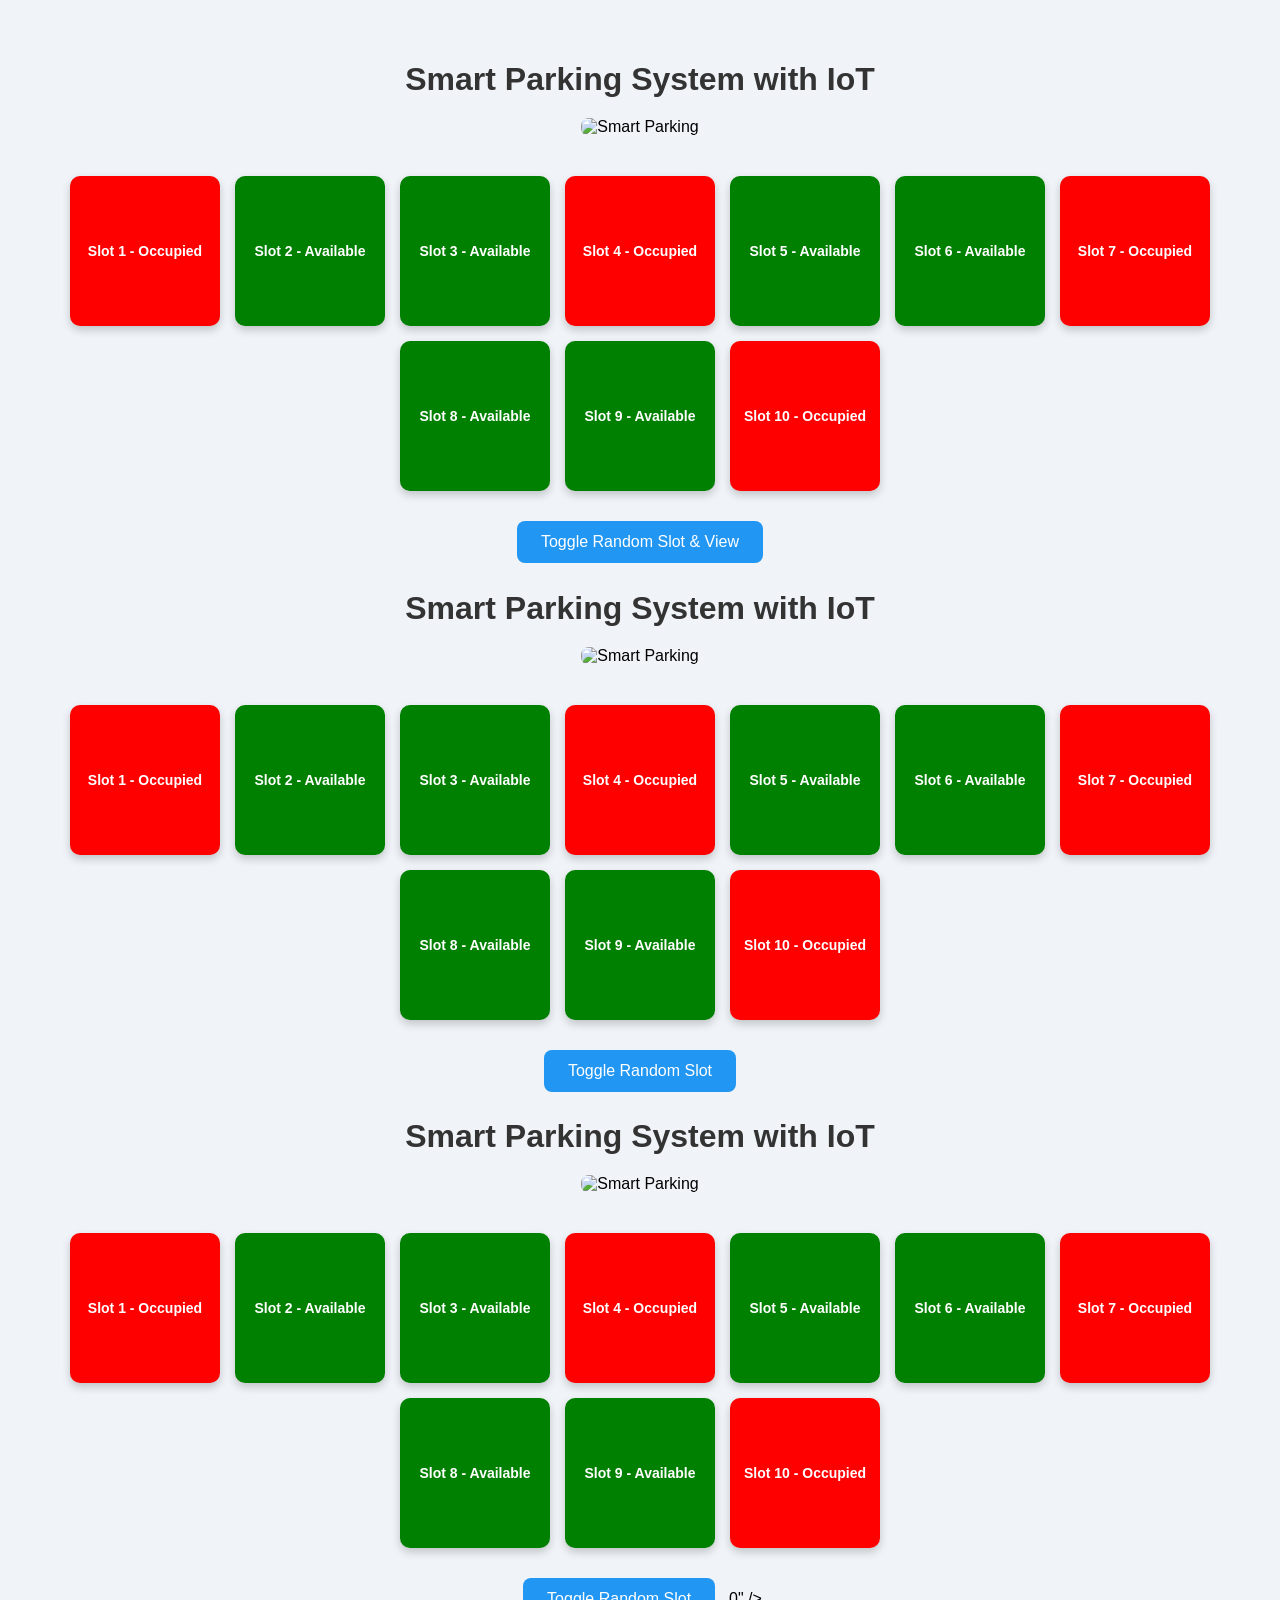
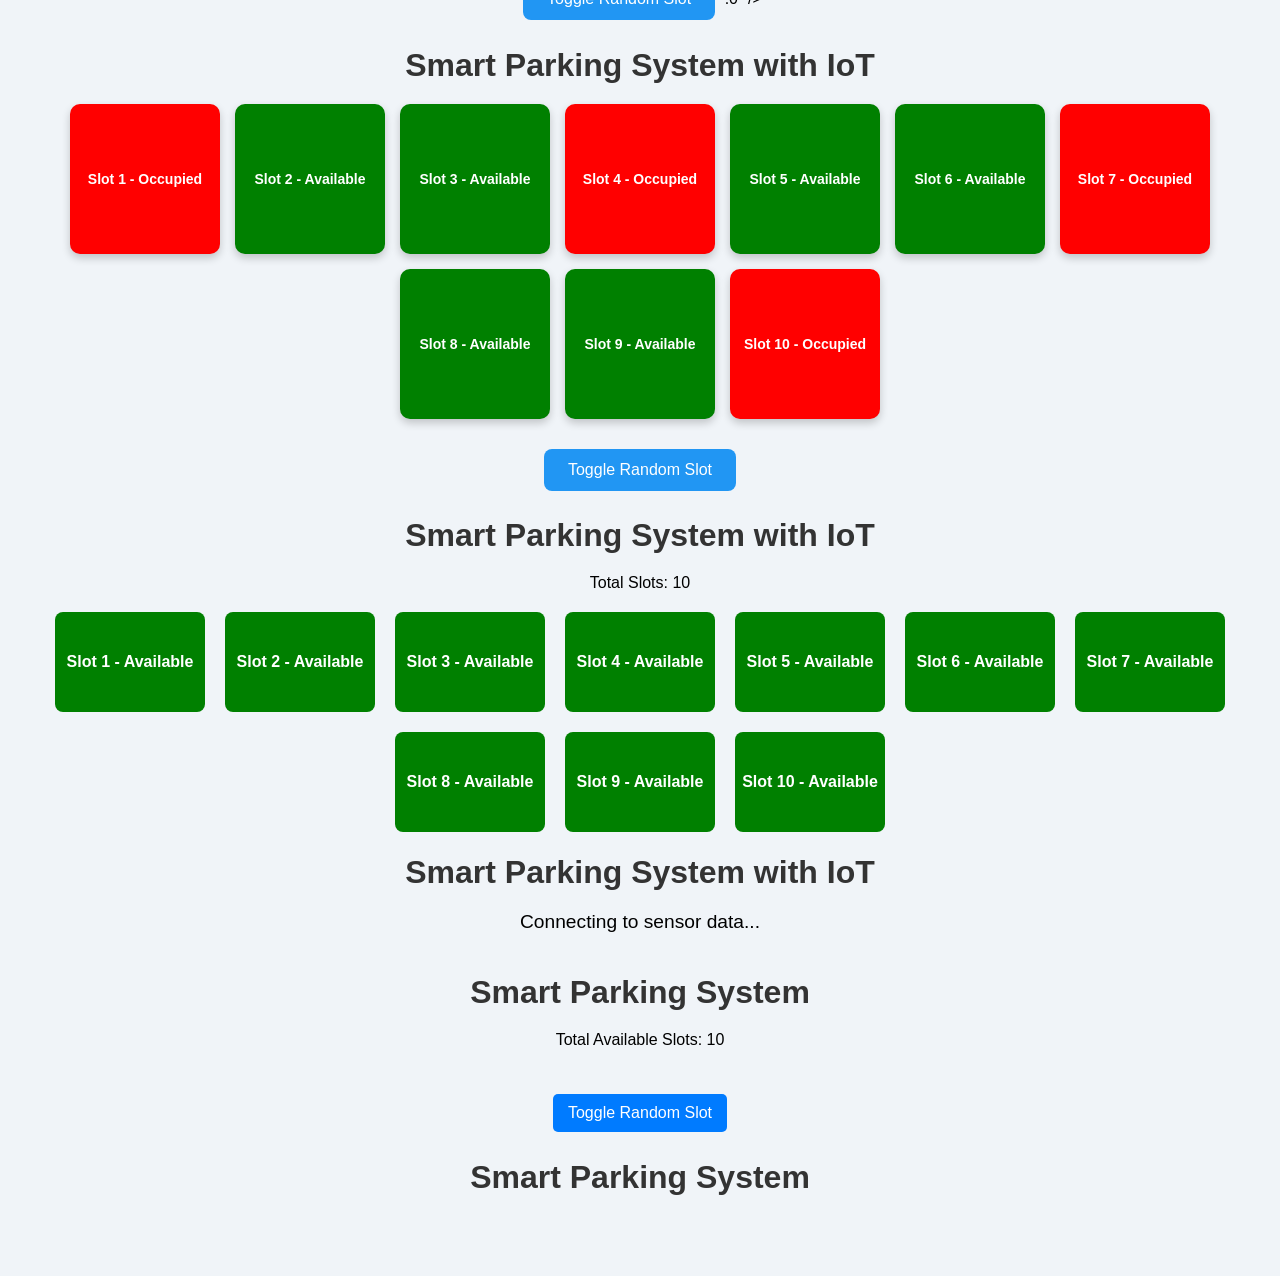
==== commit a81f48ba: "Update index.html" ====
--- a/index.html
+++ b/index.html
@@ -25,7 +25,7 @@
     border-radius: 8px;
   }
 
-  /* Existing styles... */
+  /* Style for parking slots */
   .status {
     display: flex;
     flex-wrap: wrap;
@@ -36,7 +36,7 @@
 
   .slot {
     width: 150px;
-    height: 150px;
+    height: 50px;
     display: flex;
     align-items: center;
     justify-content: center;
@@ -83,7 +83,7 @@
 <body>
 
 <h1>Smart Parking System with IoT</h1>
-<!-- Add your image here -->
+<!-- Your uploaded image -->
 <img src="image.png" alt="Smart Parking" class="header-image" />
 
 <div class="status" id="parkingSlots">
@@ -99,10 +99,10 @@
   <div class="slot occupied" id="slot10">Slot 10 - Occupied</div>
 </div>
 
-<button id="toggleButton">Toggle Random Slot</button>
+<button id="toggleButton" onclick="toggleAndOpen()">Toggle Random Slot & View</button>
 
 <script>
-  // Your existing script...
+  // Update slot appearance
   function updateSlotAppearance(slotId, isAvailable) {
     const slot = document.getElementById(slotId);
     if (isAvailable) {
@@ -114,23 +114,37 @@
     }
   }
 
-  function toggleRandomSlot() {
+  // Toggle a random slot and open the details page
+  function toggleAndOpen() {
     const slotIds = ['slot1', 'slot2', 'slot3', 'slot4', 'slot5', 'slot6', 'slot7', 'slot8', 'slot9', 'slot10'];
     const randomSlotId = slotIds[Math.floor(Math.random() * slotIds.length)];
     const slot = document.getElementById(randomSlotId);
     const isAvailable = slot.classList.contains('available');
     updateSlotAppearance(randomSlotId, !isAvailable);
-  }
-
-  document.getElementById('toggleButton').addEventListener('click', toggleRandomSlot);
+
+    // Gather current status of all slots
+    const slotsStatus = slotIds.map(id => {
+      const s = document.getElementById(id);
+      return s.classList.contains('available');
+    });
+
+    // Open new page with data
+    const dataStr = encodeURIComponent(JSON.stringify(slotsStatus));
+    window.open(`slots.html?data=${dataStr}`, '_blank');
+  }
+
+  // Optional: add click event to each slot to toggle individually
+  document.querySelectorAll('.slot').forEach(s => {
+    s.addEventListener('click', () => {
+      const id = s.id;
+      const isAvailable = s.classList.contains('available');
+      updateSlotAppearance(id, !isAvailable);
+    });
+  });
 </script>
 
 </body>
 </html><!DOCTYPE html>
-<html lang="en">
-<head>
-<meta charset="UTF-8" />
-<meta name="viewport" content="width=device-width, initial-scale=1<!DOCTYPE html>
 <html lang="en">
 <head>
 <meta charset="UTF-8" />
@@ -216,7 +230,7 @@
 
 <h1>Smart Parking System with IoT</h1>
 <!-- Add your image here -->
-<img src="your-image-path.png" alt="Smart Parking" class="header-image" />
+<img src="image.png" alt="Smart Parking" class="header-image" />
 
 <div class="status" id="parkingSlots">
   <div class="slot occupied" id="slot1">Slot 1 - Occupied</div>
@@ -258,7 +272,15 @@
 </script>
 
 </body>
-</html>.0" />
+</html><!DOCTYPE html>
+<html lang="en">
+<head>
+<meta charset="UTF-8" />
+<meta name="viewport" content="width=device-width, initial-scale=1<!DOCTYPE html>
+<html lang="en">
+<head>
+<meta charset="UTF-8" />
+<meta name="viewport" content="width=device-width, initial-scale=1.0" />
 <title>Smart Parking System with IoT</title>
 <style>
   body {
@@ -270,10 +292,18 @@
   }
 
   h1 {
-    color: #333;
+    margin-bottom: 10px;
+  }
+
+  /* Style for the image */
+  .header-image {
+    max-width: 100%;
+    height: auto;
     margin-bottom: 20px;
-  }
-
+    border-radius: 8px;
+  }
+
+  /* Existing styles... */
   .status {
     display: flex;
     flex-wrap: wrap;
@@ -331,6 +361,8 @@
 <body>
 
 <h1>Smart Parking System with IoT</h1>
+<!-- Add your image here -->
+<img src="your-image-path.png" alt="Smart Parking" class="header-image" />
 
 <div class="status" id="parkingSlots">
   <div class="slot occupied" id="slot1">Slot 1 - Occupied</div>
@@ -348,6 +380,120 @@
 <button id="toggleButton">Toggle Random Slot</button>
 
 <script>
+  // Your existing script...
+  function updateSlotAppearance(slotId, isAvailable) {
+    const slot = document.getElementById(slotId);
+    if (isAvailable) {
+      slot.className = 'slot available';
+      slot.innerText = slot.innerText.replace('Occupied', 'Available');
+    } else {
+      slot.className = 'slot occupied';
+      slot.innerText = slot.innerText.replace('Available', 'Occupied');
+    }
+  }
+
+  function toggleRandomSlot() {
+    const slotIds = ['slot1', 'slot2', 'slot3', 'slot4', 'slot5', 'slot6', 'slot7', 'slot8', 'slot9', 'slot10'];
+    const randomSlotId = slotIds[Math.floor(Math.random() * slotIds.length)];
+    const slot = document.getElementById(randomSlotId);
+    const isAvailable = slot.classList.contains('available');
+    updateSlotAppearance(randomSlotId, !isAvailable);
+  }
+
+  document.getElementById('toggleButton').addEventListener('click', toggleRandomSlot);
+</script>
+
+</body>
+</html>.0" />
+<title>Smart Parking System with IoT</title>
+<style>
+  body {
+    font-family: 'Arial', sans-serif;
+    background-color: #f0f4f8;
+    margin: 0;
+    padding: 20px;
+    text-align: center;
+  }
+
+  h1 {
+    color: #333;
+    margin-bottom: 20px;
+  }
+
+  .status {
+    display: flex;
+    flex-wrap: wrap;
+    justify-content: center;
+    gap: 15px;
+    margin-top: 20px;
+  }
+
+  .slot {
+    width: 150px;
+    height: 150px;
+    display: flex;
+    align-items: center;
+    justify-content: center;
+    font-weight: bold;
+    border-radius: 10px;
+    box-shadow: 0 4px 8px rgba(0,0,0,0.2);
+    cursor: pointer;
+    transition: all 0.3s ease;
+    font-size: 14px;
+    padding: 10px;
+    box-sizing: border-box;
+    text-align: center;
+  }
+
+  /* Color styles for slots */
+  .available {
+    background-color: #4CAF50; /* Green */
+    color: white;
+  }
+
+  .occupied {
+    background-color: #F44336; /* Red */
+    color: white;
+  }
+
+  /* Button styling */
+  #toggleButton {
+    background-color: #2196F3; /* Blue */
+    color: white;
+    border: none;
+    padding: 12px 24px;
+    margin-top: 30px;
+    font-size: 16px;
+    border-radius: 8px;
+    cursor: pointer;
+    transition: background-color 0.3s ease;
+  }
+
+  #toggleButton:hover {
+    background-color: #0b7dda;
+  }
+</style>
+</head>
+<body>
+
+<h1>Smart Parking System with IoT</h1>
+
+<div class="status" id="parkingSlots">
+  <div class="slot occupied" id="slot1">Slot 1 - Occupied</div>
+  <div class="slot available" id="slot2">Slot 2 - Available</div>
+  <div class="slot available" id="slot3">Slot 3 - Available</div>
+  <div class="slot occupied" id="slot4">Slot 4 - Occupied</div>
+  <div class="slot available" id="slot5">Slot 5 - Available</div>
+  <div class="slot available" id="slot6">Slot 6 - Available</div>
+  <div class="slot occupied" id="slot7">Slot 7 - Occupied</div>
+  <div class="slot available" id="slot8">Slot 8 - Available</div>
+  <div class="slot available" id="slot9">Slot 9 - Available</div>
+  <div class="slot occupied" id="slot10">Slot 10 - Occupied</div>
+</div>
+
+<button id="toggleButton">Toggle Random Slot</button>
+
+<script>
   // Function to update slot appearance
   function updateSlotAppearance(slotId, isAvailable) {
     const slot = document.getElementById(slotId);
